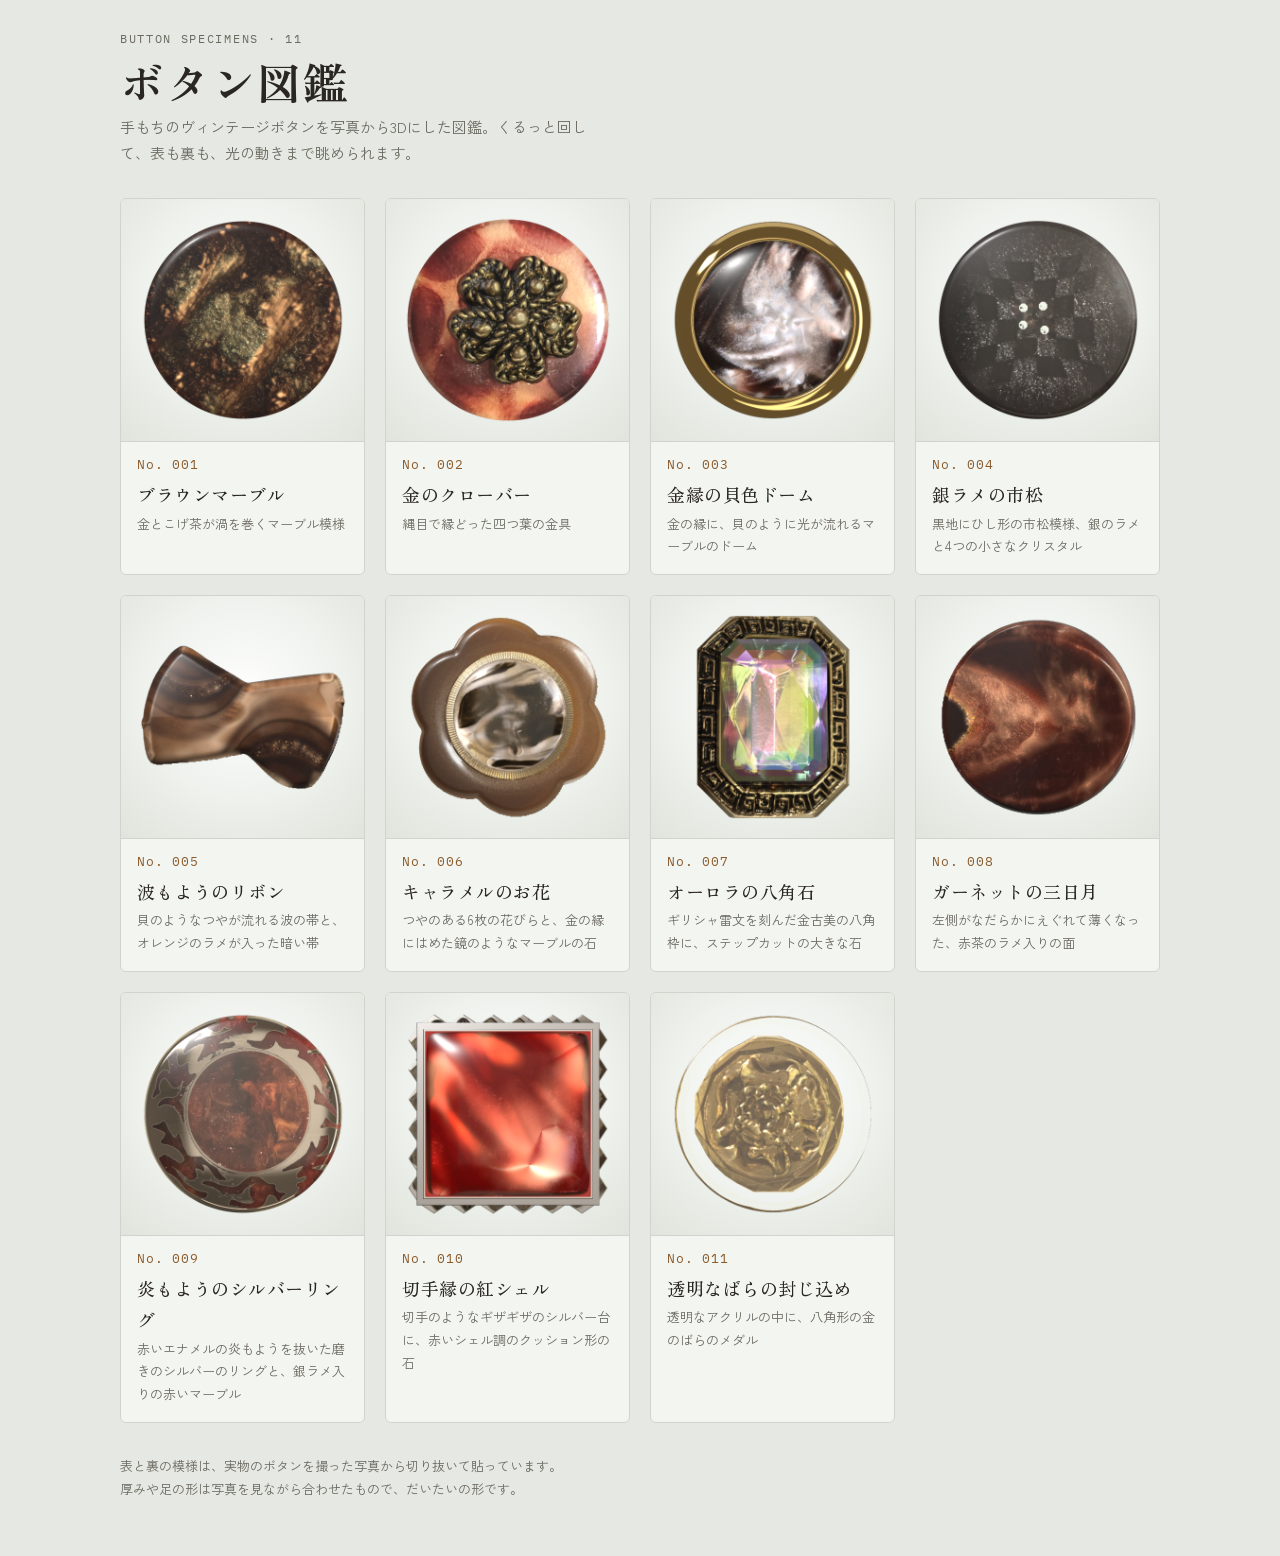
==== index.html @ 9d71cb7a "No.011 透明なばらの封じ込めを追加 Co-Authored-By: Claude Opus 5.5 <noreply@anthropic.com> Claude-Session: https:/" ====
<!doctype html>
<html lang="ja">
<head>
<meta charset="utf-8">
<meta name="viewport" content="width=device-width, initial-scale=1, viewport-fit=cover">
<title>ボタン図鑑</title>
<meta name="description" content="手もちのヴィンテージボタンを写真から3Dにした図鑑。くるっと回して、表も裏も、光の動きまで眺められます。">
<link rel="canonical" href="https://murasakiutau-create.github.io/Button_zukan/">
<meta property="og:type" content="website">
<meta property="og:site_name" content="ボタン図鑑">
<meta property="og:title" content="ボタン図鑑">
<meta property="og:description" content="手もちのヴィンテージボタンを写真から3Dにした図鑑。くるっと回して、表も裏も、光の動きまで眺められます。">
<meta property="og:url" content="https://murasakiutau-create.github.io/Button_zukan/">
<meta property="og:image" content="https://murasakiutau-create.github.io/Button_zukan/buttons/001/thumb.png">
<meta property="og:locale" content="ja_JP">
<meta name="twitter:card" content="summary">
<link rel="icon" href="assets/favicon.svg" type="image/svg+xml">
<link rel="preconnect" href="https://fonts.googleapis.com">
<link rel="preconnect" href="https://fonts.gstatic.com" crossorigin>
<link rel="stylesheet" href="https://fonts.googleapis.com/css2?family=Zen+Old+Mincho:wght@500;700&family=Zen+Kaku+Gothic+New:wght@400;500&family=IBM+Plex+Mono:wght@400;500&display=swap">
<link rel="stylesheet" href="assets/zukan.css?v=276419f9f5">
<script type="application/ld+json">{"@context": "https://schema.org", "@type": "CollectionPage", "name": "ボタン図鑑", "description": "手もちのヴィンテージボタンを写真から3Dにした図鑑。くるっと回して、表も裏も、光の動きまで眺められます。", "url": "https://murasakiutau-create.github.io/Button_zukan/", "hasPart": [{"@type": "CreativeWork", "name": "No.001 ブラウンマーブル", "url": "https://murasakiutau-create.github.io/Button_zukan/buttons/001/"}, {"@type": "CreativeWork", "name": "No.002 金のクローバー", "url": "https://murasakiutau-create.github.io/Button_zukan/buttons/002/"}, {"@type": "CreativeWork", "name": "No.003 金縁の貝色ドーム", "url": "https://murasakiutau-create.github.io/Button_zukan/buttons/003/"}, {"@type": "CreativeWork", "name": "No.004 銀ラメの市松", "url": "https://murasakiutau-create.github.io/Button_zukan/buttons/004/"}, {"@type": "CreativeWork", "name": "No.005 波もようのリボン", "url": "https://murasakiutau-create.github.io/Button_zukan/buttons/005/"}, {"@type": "CreativeWork", "name": "No.006 キャラメルのお花", "url": "https://murasakiutau-create.github.io/Button_zukan/buttons/006/"}, {"@type": "CreativeWork", "name": "No.007 オーロラの八角石", "url": "https://murasakiutau-create.github.io/Button_zukan/buttons/007/"}, {"@type": "CreativeWork", "name": "No.008 ガーネットの三日月", "url": "https://murasakiutau-create.github.io/Button_zukan/buttons/008/"}, {"@type": "CreativeWork", "name": "No.009 炎もようのシルバーリング", "url": "https://murasakiutau-create.github.io/Button_zukan/buttons/009/"}, {"@type": "CreativeWork", "name": "No.010 切手縁の紅シェル", "url": "https://murasakiutau-create.github.io/Button_zukan/buttons/010/"}, {"@type": "CreativeWork", "name": "No.011 透明なばらの封じ込め", "url": "https://murasakiutau-create.github.io/Button_zukan/buttons/011/"}]}</script>
</head>
<body>
<div class="wrap">
  <header class="intro">
    <div class="eyebrow">Button specimens · 11</div>
    <h1>ボタン図鑑</h1>
    <p class="lead">手もちのヴィンテージボタンを写真から3Dにした図鑑。くるっと回して、表も裏も、光の動きまで眺められます。</p>
  </header>
  <main>
  <ul class="drawer">
    <li><a class="card" href="buttons/001/">
      <div class="well"><img src="buttons/001/thumb.png?v=1a3522bd31" width="512" height="512" alt="ブラウンマーブルのボタン" loading="lazy"></div>
      <div class="cap"><span class="no">No. 001</span><span class="name">ブラウンマーブル</span><span class="sub">金とこげ茶が渦を巻くマーブル模様</span></div>
    </a></li>
    <li><a class="card" href="buttons/002/">
      <div class="well"><img src="buttons/002/thumb.png?v=b98c785955" width="512" height="512" alt="金のクローバーのボタン" loading="lazy"></div>
      <div class="cap"><span class="no">No. 002</span><span class="name">金のクローバー</span><span class="sub">縄目で縁どった四つ葉の金具</span></div>
    </a></li>
    <li><a class="card" href="buttons/003/">
      <div class="well"><img src="buttons/003/thumb.png?v=78634e12ce" width="512" height="512" alt="金縁の貝色ドームのボタン" loading="lazy"></div>
      <div class="cap"><span class="no">No. 003</span><span class="name">金縁の貝色ドーム</span><span class="sub">金の縁に、貝のように光が流れるマーブルのドーム</span></div>
    </a></li>
    <li><a class="card" href="buttons/004/">
      <div class="well"><img src="buttons/004/thumb.png?v=24556d7a4e" width="512" height="512" alt="銀ラメの市松のボタン" loading="lazy"></div>
      <div class="cap"><span class="no">No. 004</span><span class="name">銀ラメの市松</span><span class="sub">黒地にひし形の市松模様、銀のラメと4つの小さなクリスタル</span></div>
    </a></li>
    <li><a class="card" href="buttons/005/">
      <div class="well"><img src="buttons/005/thumb.png?v=632f97b8de" width="512" height="512" alt="波もようのリボンのボタン" loading="lazy"></div>
      <div class="cap"><span class="no">No. 005</span><span class="name">波もようのリボン</span><span class="sub">貝のようなつやが流れる波の帯と、オレンジのラメが入った暗い帯</span></div>
    </a></li>
    <li><a class="card" href="buttons/006/">
      <div class="well"><img src="buttons/006/thumb.png?v=a934037e93" width="512" height="512" alt="キャラメルのお花のボタン" loading="lazy"></div>
      <div class="cap"><span class="no">No. 006</span><span class="name">キャラメルのお花</span><span class="sub">つやのある6枚の花びらと、金の縁にはめた鏡のようなマーブルの石</span></div>
    </a></li>
    <li><a class="card" href="buttons/007/">
      <div class="well"><img src="buttons/007/thumb.png?v=41f649e05d" width="512" height="512" alt="オーロラの八角石のボタン" loading="lazy"></div>
      <div class="cap"><span class="no">No. 007</span><span class="name">オーロラの八角石</span><span class="sub">ギリシャ雷文を刻んだ金古美の八角枠に、ステップカットの大きな石</span></div>
    </a></li>
    <li><a class="card" href="buttons/008/">
      <div class="well"><img src="buttons/008/thumb.png?v=633f84c7c8" width="512" height="512" alt="ガーネットの三日月のボタン" loading="lazy"></div>
      <div class="cap"><span class="no">No. 008</span><span class="name">ガーネットの三日月</span><span class="sub">左側がなだらかにえぐれて薄くなった、赤茶のラメ入りの面</span></div>
    </a></li>
    <li><a class="card" href="buttons/009/">
      <div class="well"><img src="buttons/009/thumb.png?v=06e4581d59" width="512" height="512" alt="炎もようのシルバーリングのボタン" loading="lazy"></div>
      <div class="cap"><span class="no">No. 009</span><span class="name">炎もようのシルバーリング</span><span class="sub">赤いエナメルの炎もようを抜いた磨きのシルバーのリングと、銀ラメ入りの赤いマーブル</span></div>
    </a></li>
    <li><a class="card" href="buttons/010/">
      <div class="well"><img src="buttons/010/thumb.png?v=39ed41474b" width="512" height="512" alt="切手縁の紅シェルのボタン" loading="lazy"></div>
      <div class="cap"><span class="no">No. 010</span><span class="name">切手縁の紅シェル</span><span class="sub">切手のようなギザギザのシルバー台に、赤いシェル調のクッション形の石</span></div>
    </a></li>
    <li><a class="card" href="buttons/011/">
      <div class="well"><img src="buttons/011/thumb.png?v=f8c22d197f" width="512" height="512" alt="透明なばらの封じ込めのボタン" loading="lazy"></div>
      <div class="cap"><span class="no">No. 011</span><span class="name">透明なばらの封じ込め</span><span class="sub">透明なアクリルの中に、八角形の金のばらのメダル</span></div>
    </a></li>
  </ul>
  </main>
  <footer>表と裏の模様は、実物のボタンを撮った写真から切り抜いて貼っています。厚みや足の形は写真を見ながら合わせたもので、だいたいの形です。</footer>
</div>
</body>
</html>
---- assets/zukan.css ----
/* ボタン図鑑 — a quiet specimen drawer: pale sage trays, ink-brown type, one warm accent */
:root {
  --bg: #e6e9e3;
  --tray: #f3f5f1;
  --tray-edge: #cfd5cc;
  --ink: #2a2622;
  --muted: #6c6a61;
  --accent: #8a5a2b;
  --well: radial-gradient(circle at 50% 42%, #ffffff 0%, #eef1ec 55%, #dfe4dc 100%);
  --f-display: "Zen Old Mincho", "Hiragino Mincho ProN", "Yu Mincho", serif;
  --f-body: "Zen Kaku Gothic New", "Hiragino Sans", "Yu Gothic", system-ui, sans-serif;
  --f-mono: "IBM Plex Mono", ui-monospace, "SFMono-Regular", Menlo, monospace;
  color-scheme: light;
}
@media (prefers-color-scheme: dark) {
  :root:not([data-theme="light"]) {
    --bg: #191c1a; --tray: #222624; --tray-edge: #343a36; --ink: #ece7df; --muted: #a29d92; --accent: #d39a5e;
    --well: radial-gradient(circle at 50% 42%, #3a3f3b 0%, #262a27 60%, #1d201e 100%);
    color-scheme: dark;
  }
}
:root[data-theme="dark"] {
  --bg: #191c1a; --tray: #222624; --tray-edge: #343a36; --ink: #ece7df; --muted: #a29d92; --accent: #d39a5e;
  --well: radial-gradient(circle at 50% 42%, #3a3f3b 0%, #262a27 60%, #1d201e 100%);
  color-scheme: dark;
}

*, *::before, *::after { box-sizing: border-box; }
html { -webkit-text-size-adjust: 100%; }
body {
  margin: 0;
  background: var(--bg); color: var(--ink);
  font-family: var(--f-body); font-size: 15px; line-height: 1.75;
  padding-left: max(16px, env(safe-area-inset-left, 0px));
  padding-right: max(16px, env(safe-area-inset-right, 0px));
  padding-block: 28px 56px;
}
img { max-width: 100%; display: block; }
a { color: inherit; }
a:focus-visible, button:focus-visible { outline: 2px solid var(--accent); outline-offset: 3px; }

.wrap { max-width: 1040px; margin: 0 auto; display: flex; flex-direction: column; gap: 32px; }

/* site bar */
.sitebar { display: flex; align-items: baseline; justify-content: space-between; gap: 12px; flex-wrap: wrap; }
.sitebar a { text-decoration: none; }
.brand { font-family: var(--f-display); font-weight: 700; font-size: 18px; letter-spacing: .06em; }
.crumbs { font-size: 13px; color: var(--muted); display: flex; gap: 8px; flex-wrap: wrap; margin: 0; padding: 0; list-style: none; }
.crumbs li + li::before { content: "/"; margin-right: 8px; color: var(--tray-edge); }
.crumbs a:hover { color: var(--accent); }

/* index */
.intro { display: flex; flex-direction: column; gap: 6px; }
.eyebrow { font-family: var(--f-mono); font-size: 12px; letter-spacing: .14em; color: var(--muted); text-transform: uppercase; }
h1 { font-family: var(--f-display); font-weight: 700; font-size: clamp(30px, 5vw, 44px); line-height: 1.2; margin: 0; text-wrap: balance; letter-spacing: .04em; }
.lead { margin: 0; color: var(--muted); max-width: 60ch; }

.drawer { display: grid; grid-template-columns: repeat(auto-fill, minmax(220px, 1fr)); gap: 20px; margin: 0; padding: 0; list-style: none; }
.card {
  display: flex; flex-direction: column; text-decoration: none; height: 100%;
  background: var(--tray); border: 1px solid var(--tray-edge); border-radius: 6px; overflow: hidden;
  transition: border-color .2s, transform .2s;
}
.card:hover { border-color: var(--accent); transform: translateY(-2px); }
.card .well { background: var(--well); aspect-ratio: 1 / 1; max-width: 100%; border-bottom: 1px solid var(--tray-edge); }
.card .well img { width: 100%; height: 100%; object-fit: contain; }
.card .cap { padding: 12px 16px 16px; display: flex; flex-direction: column; gap: 2px; min-width: 0; }
.card .name { font-family: var(--f-display); font-weight: 500; font-size: 18px; letter-spacing: .03em; }
.card .sub { font-size: 13px; color: var(--muted); }
.no { font-family: var(--f-mono); font-size: 13px; color: var(--accent); letter-spacing: .06em; font-variant-numeric: tabular-nums; }

/* detail */
.detail { display: grid; grid-template-columns: minmax(0, 1.25fr) minmax(0, 1fr); gap: 28px; align-items: start; }
@media (max-width: 760px) { .detail { grid-template-columns: minmax(0, 1fr); } }
.stage { position: relative; aspect-ratio: 1 / 1; max-width: 100%; background: var(--well); border: 1px solid var(--tray-edge); border-radius: 6px; overflow: hidden; }
.stage canvas { position: absolute; inset: 0; width: 100%; height: 100%; display: block; touch-action: none; cursor: grab; }
.stage canvas:active { cursor: grabbing; }
.hint { position: absolute; left: 14px; bottom: 10px; font-size: 12px; color: var(--muted); pointer-events: none; }
.loading { position: absolute; inset: 0; display: grid; place-items: center; color: var(--muted); font-size: 13px; }
.info { display: flex; flex-direction: column; gap: 16px; min-width: 0; }
.info h1 { font-size: clamp(26px, 4vw, 36px); }
.highlight { margin: 0; max-width: 40ch; }
dl { margin: 0; display: grid; grid-template-columns: auto 1fr; gap: 4px 14px; font-size: 14px; }
dt { color: var(--muted); }
dd { margin: 0; }
.views { display: flex; gap: 8px; flex-wrap: wrap; }
.views button {
  font: 500 13px/1 var(--f-body); color: var(--ink); background: transparent;
  border: 1px solid var(--tray-edge); border-radius: 999px; padding: 9px 18px; cursor: pointer;
  transition: background-color .2s, border-color .2s;
}
.views button:hover { border-color: var(--accent); }
.views button[aria-pressed="true"] { background: var(--accent); border-color: var(--accent); color: var(--tray); }

.pager { display: flex; justify-content: space-between; gap: 12px; flex-wrap: wrap; font-size: 14px; }
.pager a { text-decoration: none; color: var(--muted); }
.pager a:hover { color: var(--accent); }

footer { font-size: 13px; color: var(--muted); max-width: 64ch; }

@media (prefers-reduced-motion: reduce) {
  .card, .views button { transition: none; }
  .card:hover { transform: none; }
}
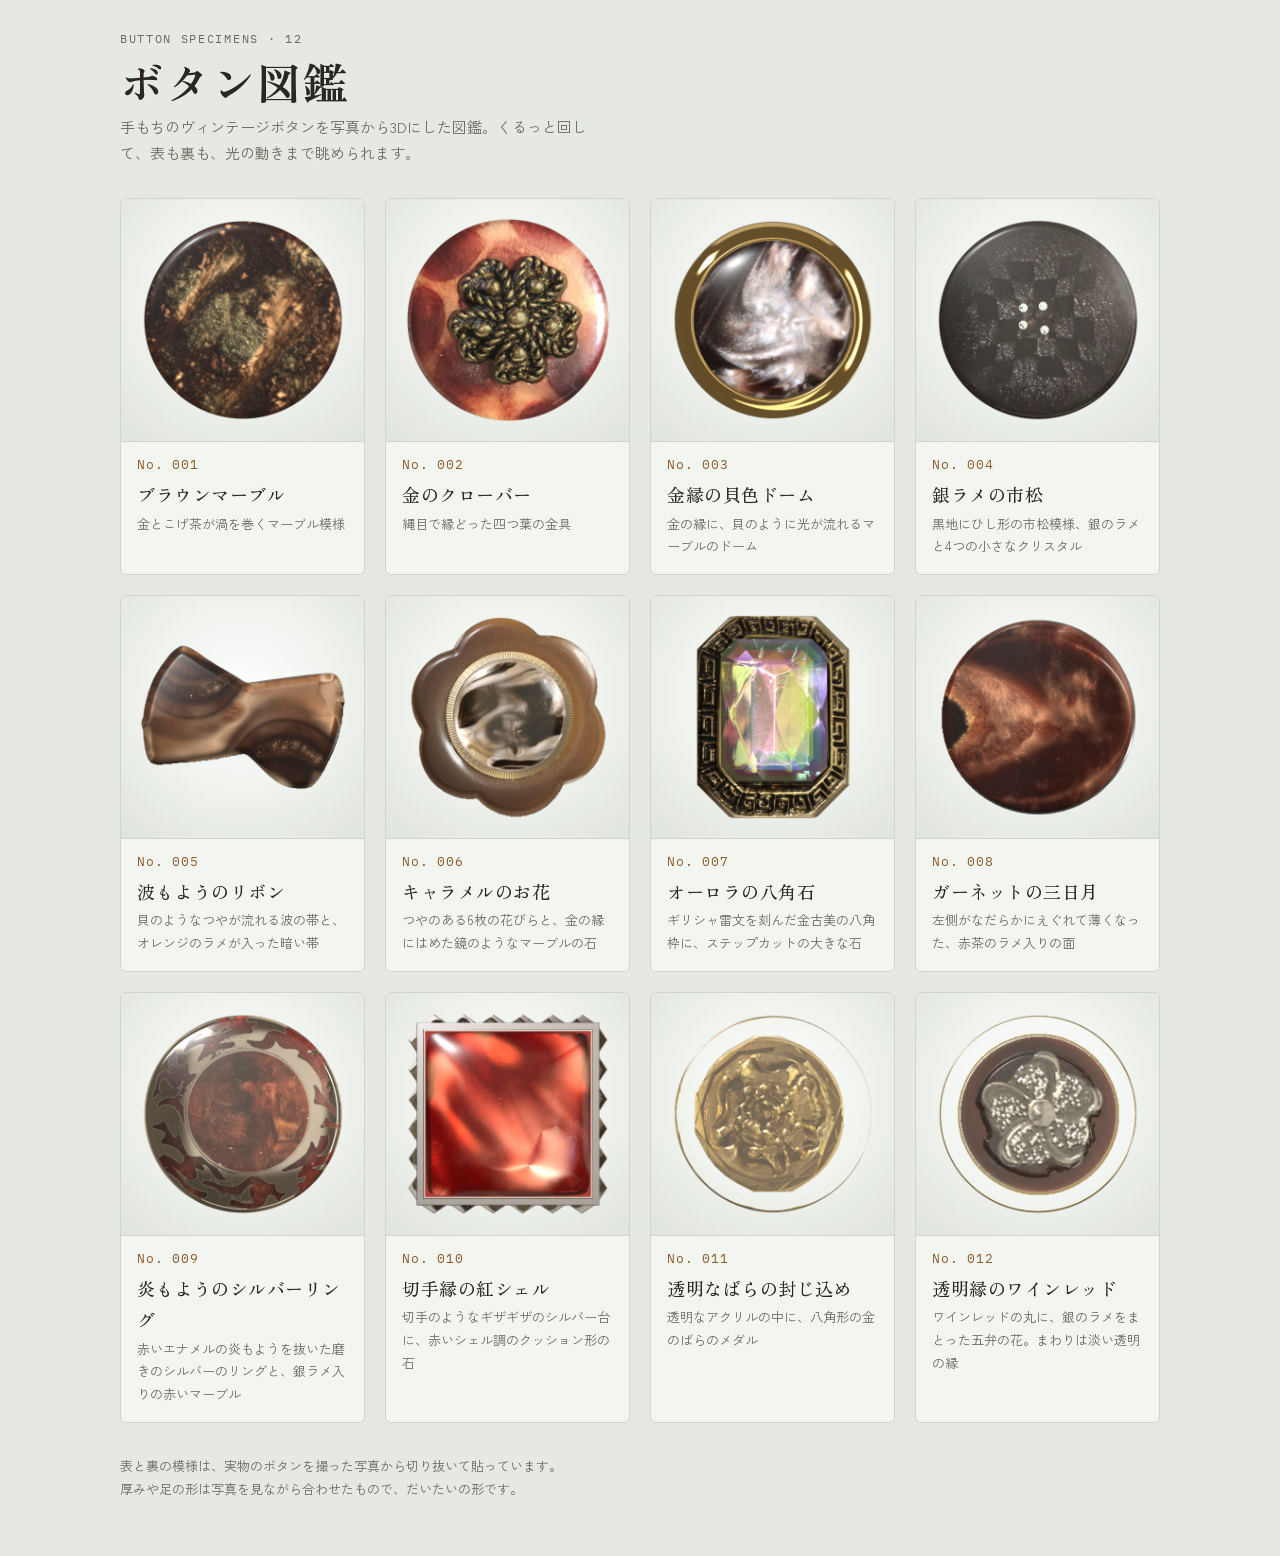
==== commit dad411d1: "No.012 透明縁のワインレッドを追加 Co-Authored-By: Claude Opus 5.5 <noreply@anthropic.com> Claude-Session: https:/" ====
--- a/index.html
+++ b/index.html
@@ -19,12 +19,12 @@
 <link rel="preconnect" href="https://fonts.gstatic.com" crossorigin>
 <link rel="stylesheet" href="https://fonts.googleapis.com/css2?family=Zen+Old+Mincho:wght@500;700&family=Zen+Kaku+Gothic+New:wght@400;500&family=IBM+Plex+Mono:wght@400;500&display=swap">
 <link rel="stylesheet" href="assets/zukan.css?v=276419f9f5">
-<script type="application/ld+json">{"@context": "https://schema.org", "@type": "CollectionPage", "name": "ボタン図鑑", "description": "手もちのヴィンテージボタンを写真から3Dにした図鑑。くるっと回して、表も裏も、光の動きまで眺められます。", "url": "https://murasakiutau-create.github.io/Button_zukan/", "hasPart": [{"@type": "CreativeWork", "name": "No.001 ブラウンマーブル", "url": "https://murasakiutau-create.github.io/Button_zukan/buttons/001/"}, {"@type": "CreativeWork", "name": "No.002 金のクローバー", "url": "https://murasakiutau-create.github.io/Button_zukan/buttons/002/"}, {"@type": "CreativeWork", "name": "No.003 金縁の貝色ドーム", "url": "https://murasakiutau-create.github.io/Button_zukan/buttons/003/"}, {"@type": "CreativeWork", "name": "No.004 銀ラメの市松", "url": "https://murasakiutau-create.github.io/Button_zukan/buttons/004/"}, {"@type": "CreativeWork", "name": "No.005 波もようのリボン", "url": "https://murasakiutau-create.github.io/Button_zukan/buttons/005/"}, {"@type": "CreativeWork", "name": "No.006 キャラメルのお花", "url": "https://murasakiutau-create.github.io/Button_zukan/buttons/006/"}, {"@type": "CreativeWork", "name": "No.007 オーロラの八角石", "url": "https://murasakiutau-create.github.io/Button_zukan/buttons/007/"}, {"@type": "CreativeWork", "name": "No.008 ガーネットの三日月", "url": "https://murasakiutau-create.github.io/Button_zukan/buttons/008/"}, {"@type": "CreativeWork", "name": "No.009 炎もようのシルバーリング", "url": "https://murasakiutau-create.github.io/Button_zukan/buttons/009/"}, {"@type": "CreativeWork", "name": "No.010 切手縁の紅シェル", "url": "https://murasakiutau-create.github.io/Button_zukan/buttons/010/"}, {"@type": "CreativeWork", "name": "No.011 透明なばらの封じ込め", "url": "https://murasakiutau-create.github.io/Button_zukan/buttons/011/"}]}</script>
+<script type="application/ld+json">{"@context": "https://schema.org", "@type": "CollectionPage", "name": "ボタン図鑑", "description": "手もちのヴィンテージボタンを写真から3Dにした図鑑。くるっと回して、表も裏も、光の動きまで眺められます。", "url": "https://murasakiutau-create.github.io/Button_zukan/", "hasPart": [{"@type": "CreativeWork", "name": "No.001 ブラウンマーブル", "url": "https://murasakiutau-create.github.io/Button_zukan/buttons/001/"}, {"@type": "CreativeWork", "name": "No.002 金のクローバー", "url": "https://murasakiutau-create.github.io/Button_zukan/buttons/002/"}, {"@type": "CreativeWork", "name": "No.003 金縁の貝色ドーム", "url": "https://murasakiutau-create.github.io/Button_zukan/buttons/003/"}, {"@type": "CreativeWork", "name": "No.004 銀ラメの市松", "url": "https://murasakiutau-create.github.io/Button_zukan/buttons/004/"}, {"@type": "CreativeWork", "name": "No.005 波もようのリボン", "url": "https://murasakiutau-create.github.io/Button_zukan/buttons/005/"}, {"@type": "CreativeWork", "name": "No.006 キャラメルのお花", "url": "https://murasakiutau-create.github.io/Button_zukan/buttons/006/"}, {"@type": "CreativeWork", "name": "No.007 オーロラの八角石", "url": "https://murasakiutau-create.github.io/Button_zukan/buttons/007/"}, {"@type": "CreativeWork", "name": "No.008 ガーネットの三日月", "url": "https://murasakiutau-create.github.io/Button_zukan/buttons/008/"}, {"@type": "CreativeWork", "name": "No.009 炎もようのシルバーリング", "url": "https://murasakiutau-create.github.io/Button_zukan/buttons/009/"}, {"@type": "CreativeWork", "name": "No.010 切手縁の紅シェル", "url": "https://murasakiutau-create.github.io/Button_zukan/buttons/010/"}, {"@type": "CreativeWork", "name": "No.011 透明なばらの封じ込め", "url": "https://murasakiutau-create.github.io/Button_zukan/buttons/011/"}, {"@type": "CreativeWork", "name": "No.012 透明縁のワインレッド", "url": "https://murasakiutau-create.github.io/Button_zukan/buttons/012/"}]}</script>
 </head>
 <body>
 <div class="wrap">
   <header class="intro">
-    <div class="eyebrow">Button specimens · 11</div>
+    <div class="eyebrow">Button specimens · 12</div>
     <h1>ボタン図鑑</h1>
     <p class="lead">手もちのヴィンテージボタンを写真から3Dにした図鑑。くるっと回して、表も裏も、光の動きまで眺められます。</p>
   </header>
@@ -74,6 +74,10 @@
       <div class="well"><img src="buttons/011/thumb.png?v=f8c22d197f" width="512" height="512" alt="透明なばらの封じ込めのボタン" loading="lazy"></div>
       <div class="cap"><span class="no">No. 011</span><span class="name">透明なばらの封じ込め</span><span class="sub">透明なアクリルの中に、八角形の金のばらのメダル</span></div>
     </a></li>
+    <li><a class="card" href="buttons/012/">
+      <div class="well"><img src="buttons/012/thumb.png?v=939ceffcda" width="512" height="512" alt="透明縁のワインレッドのボタン" loading="lazy"></div>
+      <div class="cap"><span class="no">No. 012</span><span class="name">透明縁のワインレッド</span><span class="sub">ワインレッドの丸に、銀のラメをまとった五弁の花。まわりは淡い透明の縁</span></div>
+    </a></li>
   </ul>
   </main>
   <footer>表と裏の模様は、実物のボタンを撮った写真から切り抜いて貼っています。厚みや足の形は写真を見ながら合わせたもので、だいたいの形です。</footer>
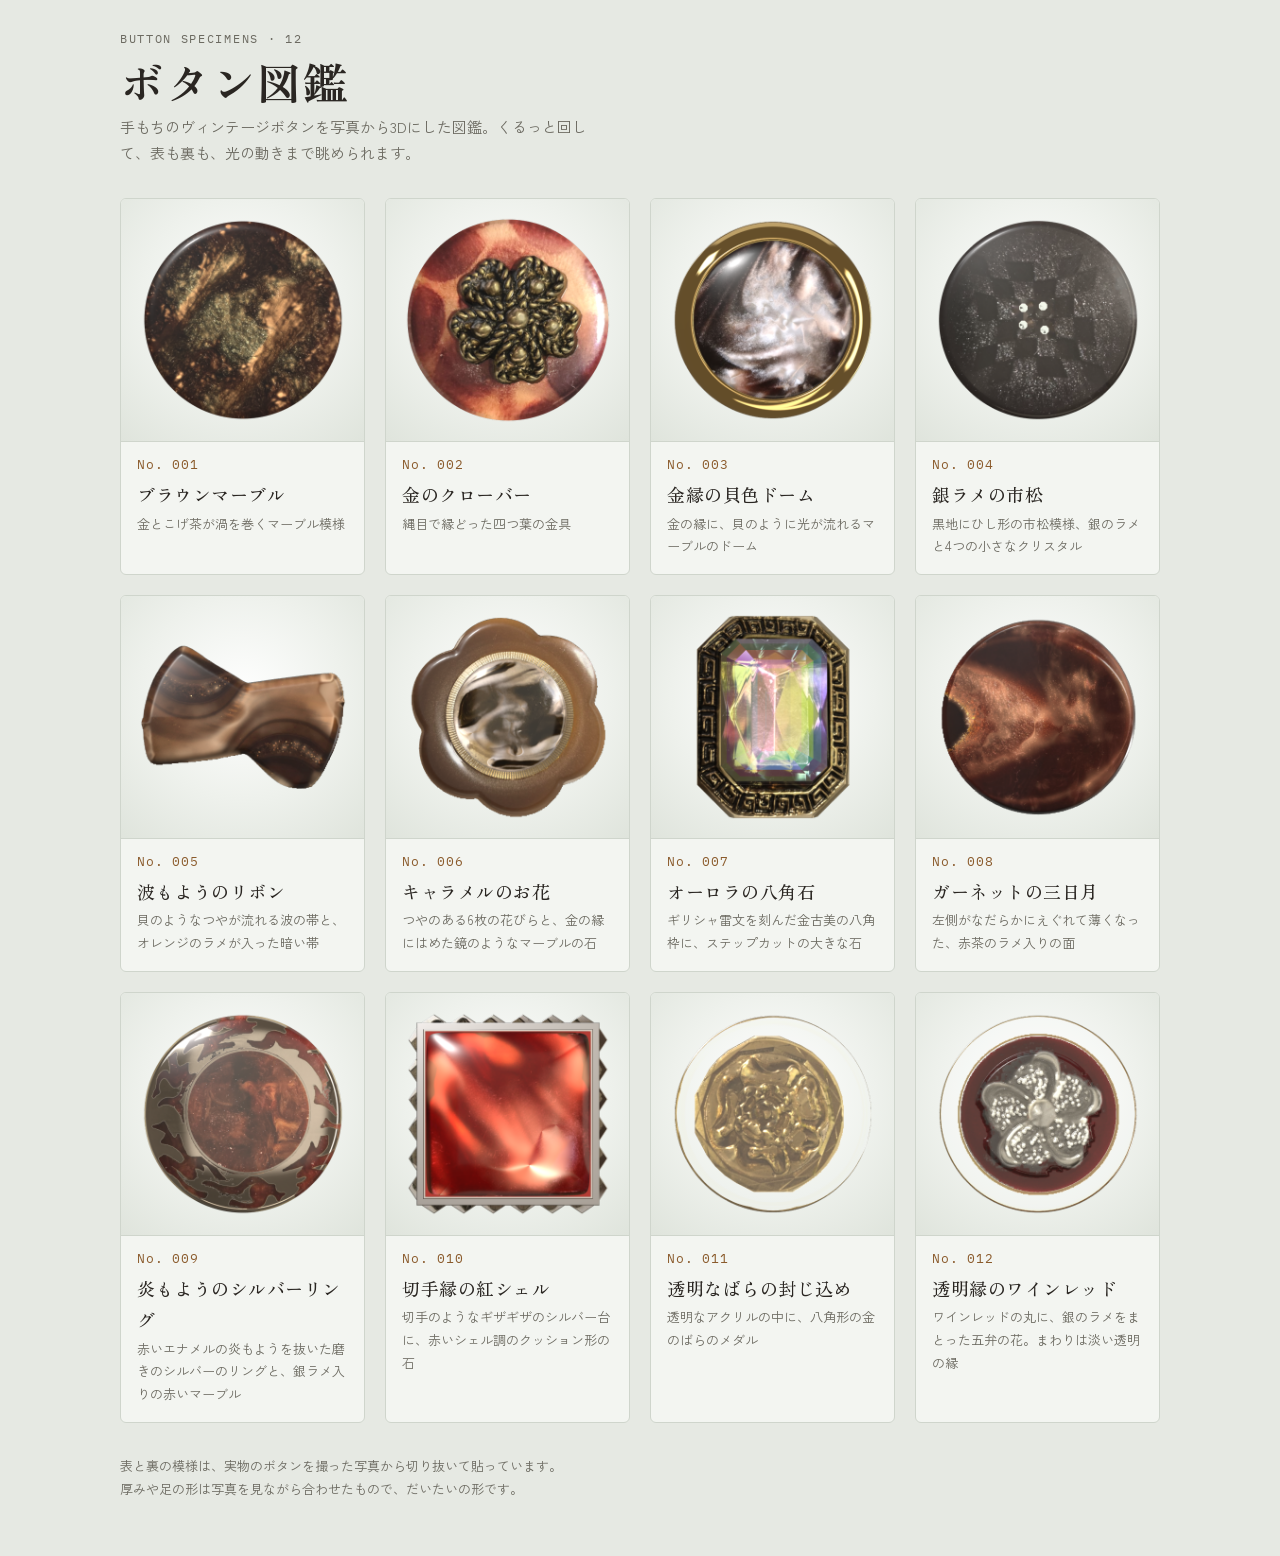
==== commit c2105eb8: "No.012 中の赤をワインレッドに（グレーっぽさを解消） Co-Authored-By: Claude Opus 5.5 <noreply@anthropic.com> Claude-Session" ====
--- a/index.html
+++ b/index.html
@@ -75,7 +75,7 @@
       <div class="cap"><span class="no">No. 011</span><span class="name">透明なばらの封じ込め</span><span class="sub">透明なアクリルの中に、八角形の金のばらのメダル</span></div>
     </a></li>
     <li><a class="card" href="buttons/012/">
-      <div class="well"><img src="buttons/012/thumb.png?v=939ceffcda" width="512" height="512" alt="透明縁のワインレッドのボタン" loading="lazy"></div>
+      <div class="well"><img src="buttons/012/thumb.png?v=67aac82aea" width="512" height="512" alt="透明縁のワインレッドのボタン" loading="lazy"></div>
       <div class="cap"><span class="no">No. 012</span><span class="name">透明縁のワインレッド</span><span class="sub">ワインレッドの丸に、銀のラメをまとった五弁の花。まわりは淡い透明の縁</span></div>
     </a></li>
   </ul>
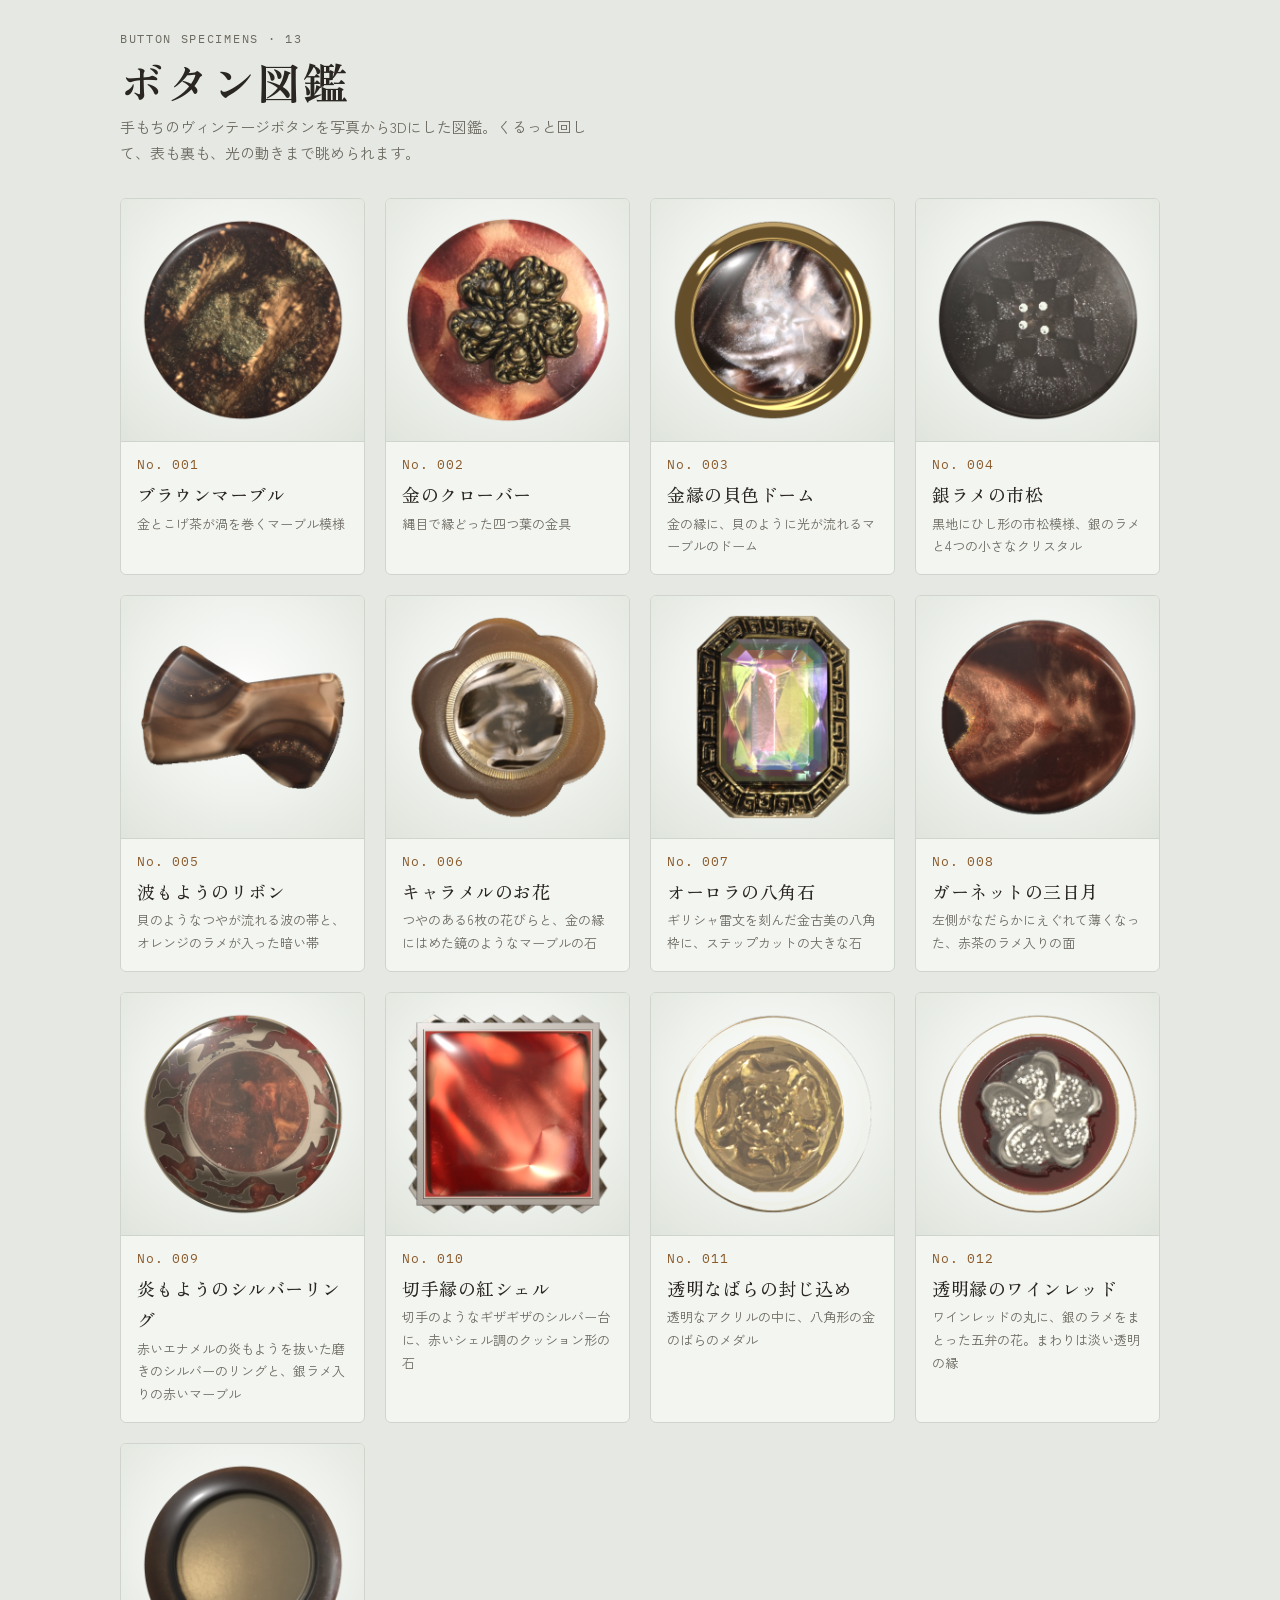
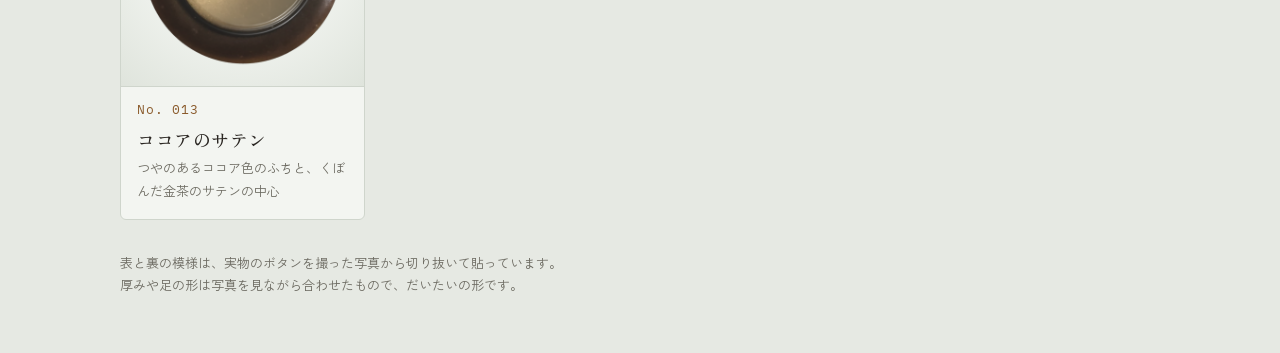
==== commit aa31a730: "No.013 ココアのサテンを追加 Co-Authored-By: Claude Opus 5.5 <noreply@anthropic.com> Claude-Session: https://cl" ====
--- a/index.html
+++ b/index.html
@@ -19,12 +19,12 @@
 <link rel="preconnect" href="https://fonts.gstatic.com" crossorigin>
 <link rel="stylesheet" href="https://fonts.googleapis.com/css2?family=Zen+Old+Mincho:wght@500;700&family=Zen+Kaku+Gothic+New:wght@400;500&family=IBM+Plex+Mono:wght@400;500&display=swap">
 <link rel="stylesheet" href="assets/zukan.css?v=276419f9f5">
-<script type="application/ld+json">{"@context": "https://schema.org", "@type": "CollectionPage", "name": "ボタン図鑑", "description": "手もちのヴィンテージボタンを写真から3Dにした図鑑。くるっと回して、表も裏も、光の動きまで眺められます。", "url": "https://murasakiutau-create.github.io/Button_zukan/", "hasPart": [{"@type": "CreativeWork", "name": "No.001 ブラウンマーブル", "url": "https://murasakiutau-create.github.io/Button_zukan/buttons/001/"}, {"@type": "CreativeWork", "name": "No.002 金のクローバー", "url": "https://murasakiutau-create.github.io/Button_zukan/buttons/002/"}, {"@type": "CreativeWork", "name": "No.003 金縁の貝色ドーム", "url": "https://murasakiutau-create.github.io/Button_zukan/buttons/003/"}, {"@type": "CreativeWork", "name": "No.004 銀ラメの市松", "url": "https://murasakiutau-create.github.io/Button_zukan/buttons/004/"}, {"@type": "CreativeWork", "name": "No.005 波もようのリボン", "url": "https://murasakiutau-create.github.io/Button_zukan/buttons/005/"}, {"@type": "CreativeWork", "name": "No.006 キャラメルのお花", "url": "https://murasakiutau-create.github.io/Button_zukan/buttons/006/"}, {"@type": "CreativeWork", "name": "No.007 オーロラの八角石", "url": "https://murasakiutau-create.github.io/Button_zukan/buttons/007/"}, {"@type": "CreativeWork", "name": "No.008 ガーネットの三日月", "url": "https://murasakiutau-create.github.io/Button_zukan/buttons/008/"}, {"@type": "CreativeWork", "name": "No.009 炎もようのシルバーリング", "url": "https://murasakiutau-create.github.io/Button_zukan/buttons/009/"}, {"@type": "CreativeWork", "name": "No.010 切手縁の紅シェル", "url": "https://murasakiutau-create.github.io/Button_zukan/buttons/010/"}, {"@type": "CreativeWork", "name": "No.011 透明なばらの封じ込め", "url": "https://murasakiutau-create.github.io/Button_zukan/buttons/011/"}, {"@type": "CreativeWork", "name": "No.012 透明縁のワインレッド", "url": "https://murasakiutau-create.github.io/Button_zukan/buttons/012/"}]}</script>
+<script type="application/ld+json">{"@context": "https://schema.org", "@type": "CollectionPage", "name": "ボタン図鑑", "description": "手もちのヴィンテージボタンを写真から3Dにした図鑑。くるっと回して、表も裏も、光の動きまで眺められます。", "url": "https://murasakiutau-create.github.io/Button_zukan/", "hasPart": [{"@type": "CreativeWork", "name": "No.001 ブラウンマーブル", "url": "https://murasakiutau-create.github.io/Button_zukan/buttons/001/"}, {"@type": "CreativeWork", "name": "No.002 金のクローバー", "url": "https://murasakiutau-create.github.io/Button_zukan/buttons/002/"}, {"@type": "CreativeWork", "name": "No.003 金縁の貝色ドーム", "url": "https://murasakiutau-create.github.io/Button_zukan/buttons/003/"}, {"@type": "CreativeWork", "name": "No.004 銀ラメの市松", "url": "https://murasakiutau-create.github.io/Button_zukan/buttons/004/"}, {"@type": "CreativeWork", "name": "No.005 波もようのリボン", "url": "https://murasakiutau-create.github.io/Button_zukan/buttons/005/"}, {"@type": "CreativeWork", "name": "No.006 キャラメルのお花", "url": "https://murasakiutau-create.github.io/Button_zukan/buttons/006/"}, {"@type": "CreativeWork", "name": "No.007 オーロラの八角石", "url": "https://murasakiutau-create.github.io/Button_zukan/buttons/007/"}, {"@type": "CreativeWork", "name": "No.008 ガーネットの三日月", "url": "https://murasakiutau-create.github.io/Button_zukan/buttons/008/"}, {"@type": "CreativeWork", "name": "No.009 炎もようのシルバーリング", "url": "https://murasakiutau-create.github.io/Button_zukan/buttons/009/"}, {"@type": "CreativeWork", "name": "No.010 切手縁の紅シェル", "url": "https://murasakiutau-create.github.io/Button_zukan/buttons/010/"}, {"@type": "CreativeWork", "name": "No.011 透明なばらの封じ込め", "url": "https://murasakiutau-create.github.io/Button_zukan/buttons/011/"}, {"@type": "CreativeWork", "name": "No.012 透明縁のワインレッド", "url": "https://murasakiutau-create.github.io/Button_zukan/buttons/012/"}, {"@type": "CreativeWork", "name": "No.013 ココアのサテン", "url": "https://murasakiutau-create.github.io/Button_zukan/buttons/013/"}]}</script>
 </head>
 <body>
 <div class="wrap">
   <header class="intro">
-    <div class="eyebrow">Button specimens · 12</div>
+    <div class="eyebrow">Button specimens · 13</div>
     <h1>ボタン図鑑</h1>
     <p class="lead">手もちのヴィンテージボタンを写真から3Dにした図鑑。くるっと回して、表も裏も、光の動きまで眺められます。</p>
   </header>
@@ -78,6 +78,10 @@
       <div class="well"><img src="buttons/012/thumb.png?v=67aac82aea" width="512" height="512" alt="透明縁のワインレッドのボタン" loading="lazy"></div>
       <div class="cap"><span class="no">No. 012</span><span class="name">透明縁のワインレッド</span><span class="sub">ワインレッドの丸に、銀のラメをまとった五弁の花。まわりは淡い透明の縁</span></div>
     </a></li>
+    <li><a class="card" href="buttons/013/">
+      <div class="well"><img src="buttons/013/thumb.png?v=aa0e19a050" width="512" height="512" alt="ココアのサテンのボタン" loading="lazy"></div>
+      <div class="cap"><span class="no">No. 013</span><span class="name">ココアのサテン</span><span class="sub">つやのあるココア色のふちと、くぼんだ金茶のサテンの中心</span></div>
+    </a></li>
   </ul>
   </main>
   <footer>表と裏の模様は、実物のボタンを撮った写真から切り抜いて貼っています。厚みや足の形は写真を見ながら合わせたもので、だいたいの形です。</footer>
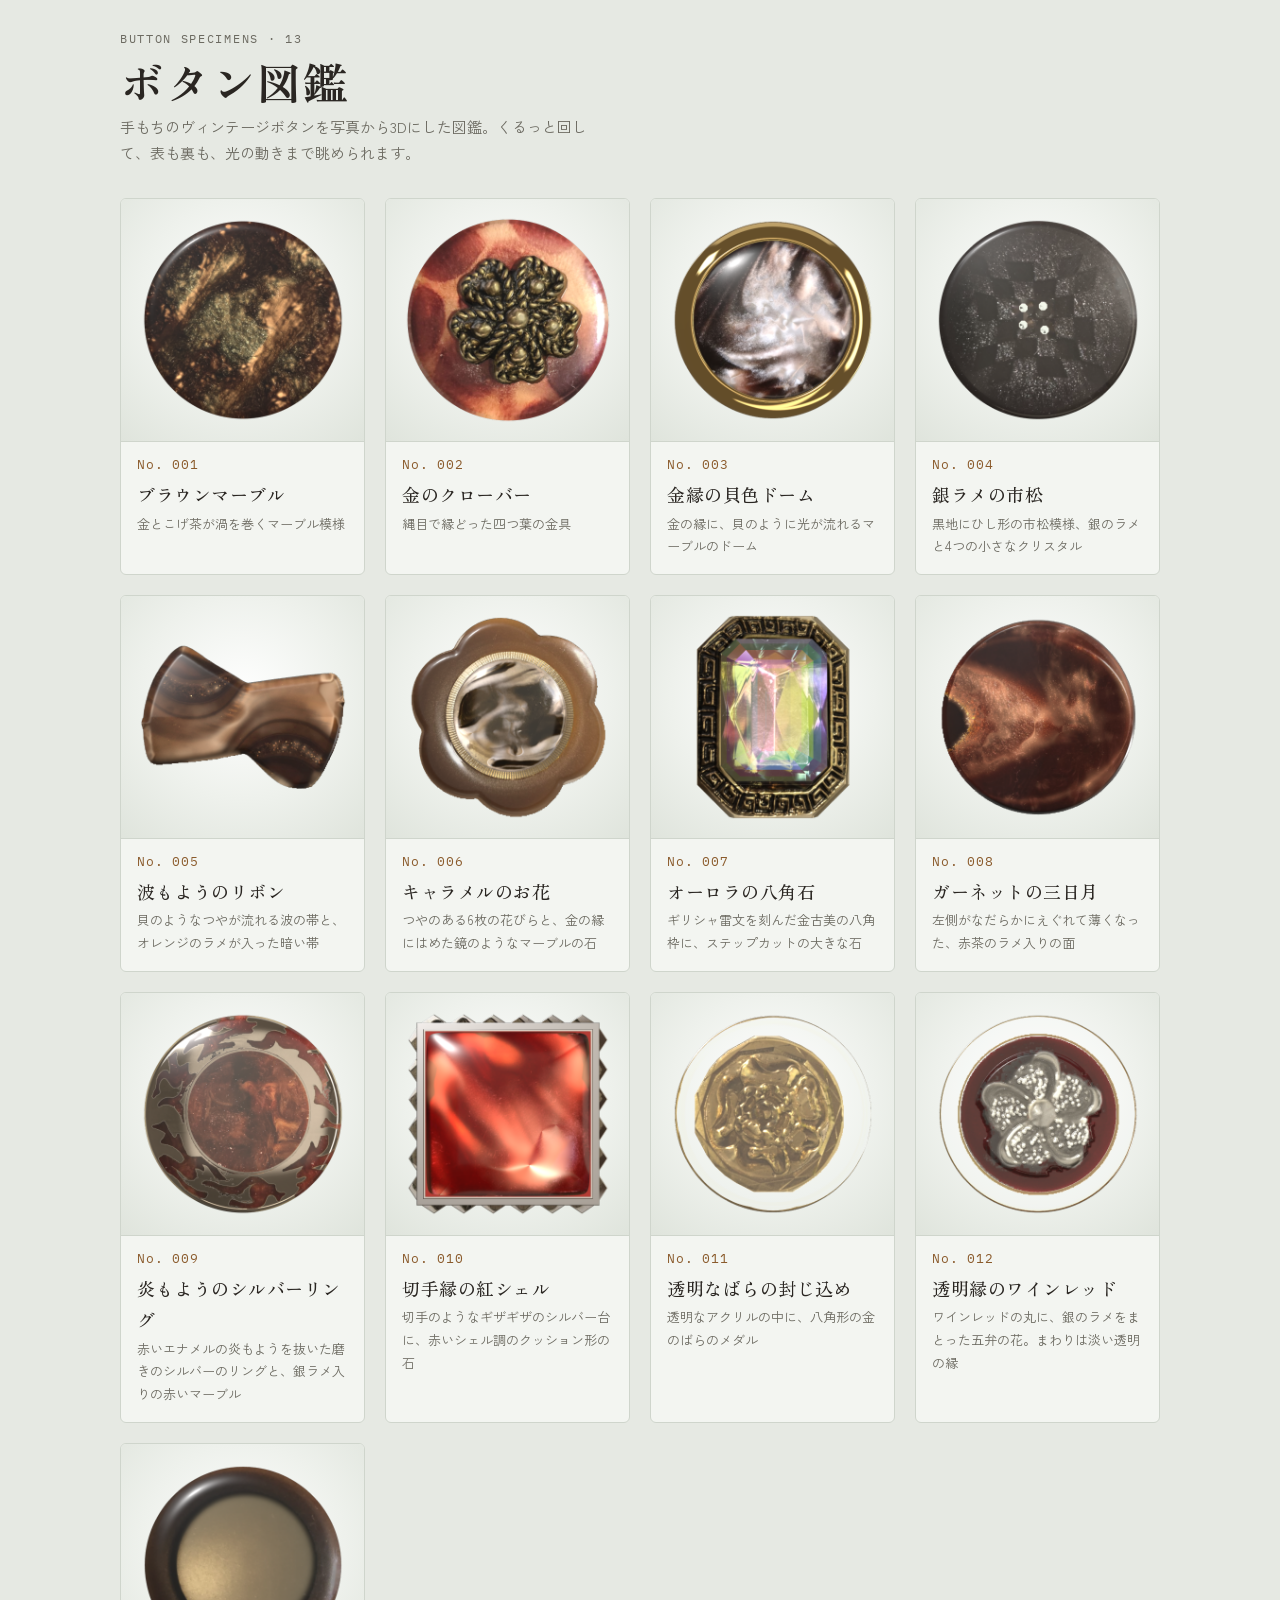
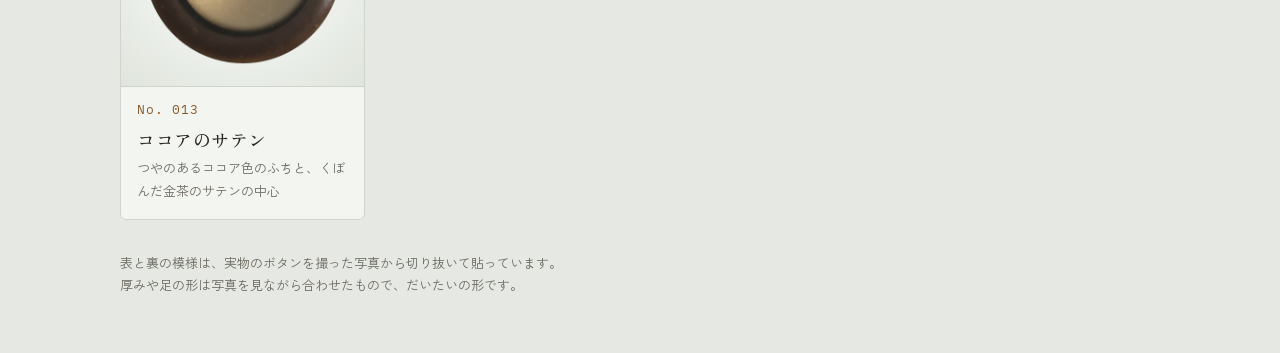
==== commit 910d18b5: "No.013 黒いラインを溝ではなく色だけに、表をなめらかな面に Co-Authored-By: Claude Opus 5.5 <noreply@anthropic.com> Claude-Sess" ====
--- a/index.html
+++ b/index.html
@@ -79,7 +79,7 @@
       <div class="cap"><span class="no">No. 012</span><span class="name">透明縁のワインレッド</span><span class="sub">ワインレッドの丸に、銀のラメをまとった五弁の花。まわりは淡い透明の縁</span></div>
     </a></li>
     <li><a class="card" href="buttons/013/">
-      <div class="well"><img src="buttons/013/thumb.png?v=aa0e19a050" width="512" height="512" alt="ココアのサテンのボタン" loading="lazy"></div>
+      <div class="well"><img src="buttons/013/thumb.png?v=45c3de89f0" width="512" height="512" alt="ココアのサテンのボタン" loading="lazy"></div>
       <div class="cap"><span class="no">No. 013</span><span class="name">ココアのサテン</span><span class="sub">つやのあるココア色のふちと、くぼんだ金茶のサテンの中心</span></div>
     </a></li>
   </ul>
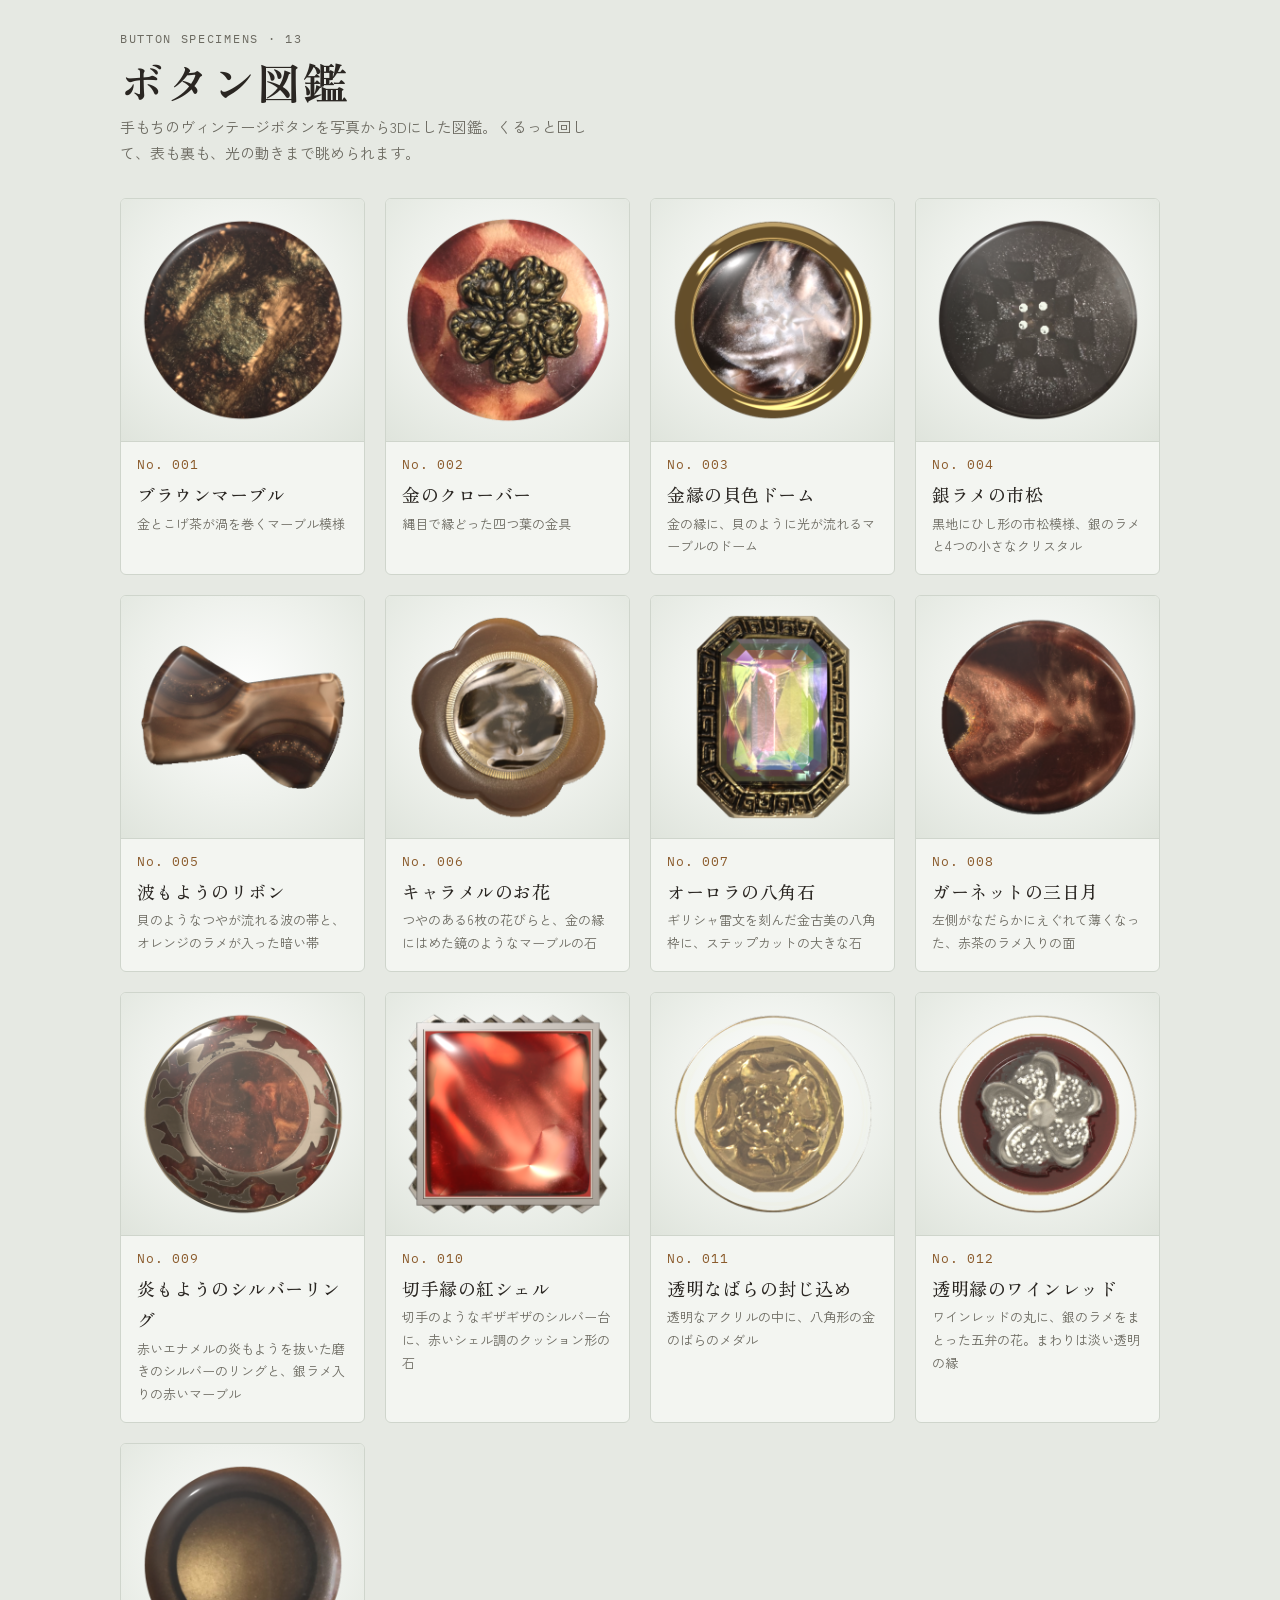
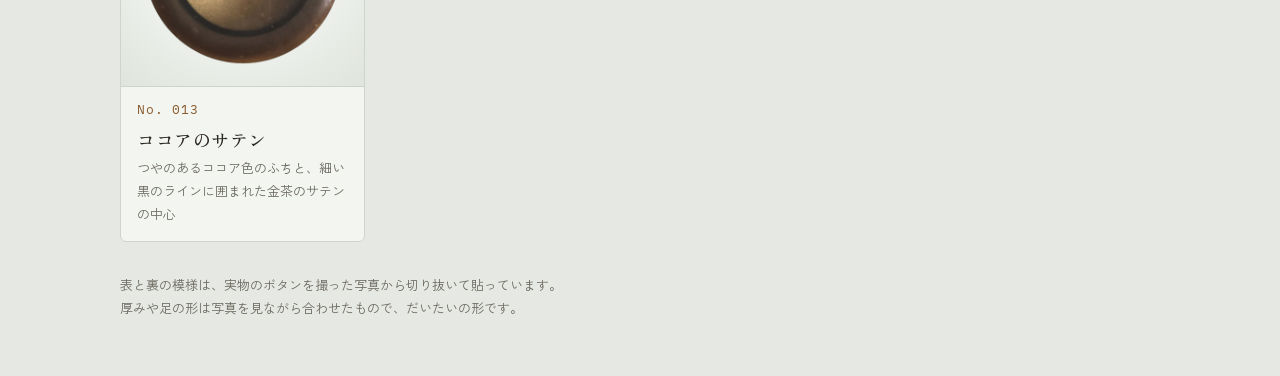
==== commit b05ccfbd: "No.013 表を写真に忠実な見た目に Co-Authored-By: Claude Opus 5.5 <noreply@anthropic.com> Claude-Session: https://" ====
--- a/index.html
+++ b/index.html
@@ -79,8 +79,8 @@
       <div class="cap"><span class="no">No. 012</span><span class="name">透明縁のワインレッド</span><span class="sub">ワインレッドの丸に、銀のラメをまとった五弁の花。まわりは淡い透明の縁</span></div>
     </a></li>
     <li><a class="card" href="buttons/013/">
-      <div class="well"><img src="buttons/013/thumb.png?v=45c3de89f0" width="512" height="512" alt="ココアのサテンのボタン" loading="lazy"></div>
-      <div class="cap"><span class="no">No. 013</span><span class="name">ココアのサテン</span><span class="sub">つやのあるココア色のふちと、くぼんだ金茶のサテンの中心</span></div>
+      <div class="well"><img src="buttons/013/thumb.png?v=b58bb5d40b" width="512" height="512" alt="ココアのサテンのボタン" loading="lazy"></div>
+      <div class="cap"><span class="no">No. 013</span><span class="name">ココアのサテン</span><span class="sub">つやのあるココア色のふちと、細い黒のラインに囲まれた金茶のサテンの中心</span></div>
     </a></li>
   </ul>
   </main>
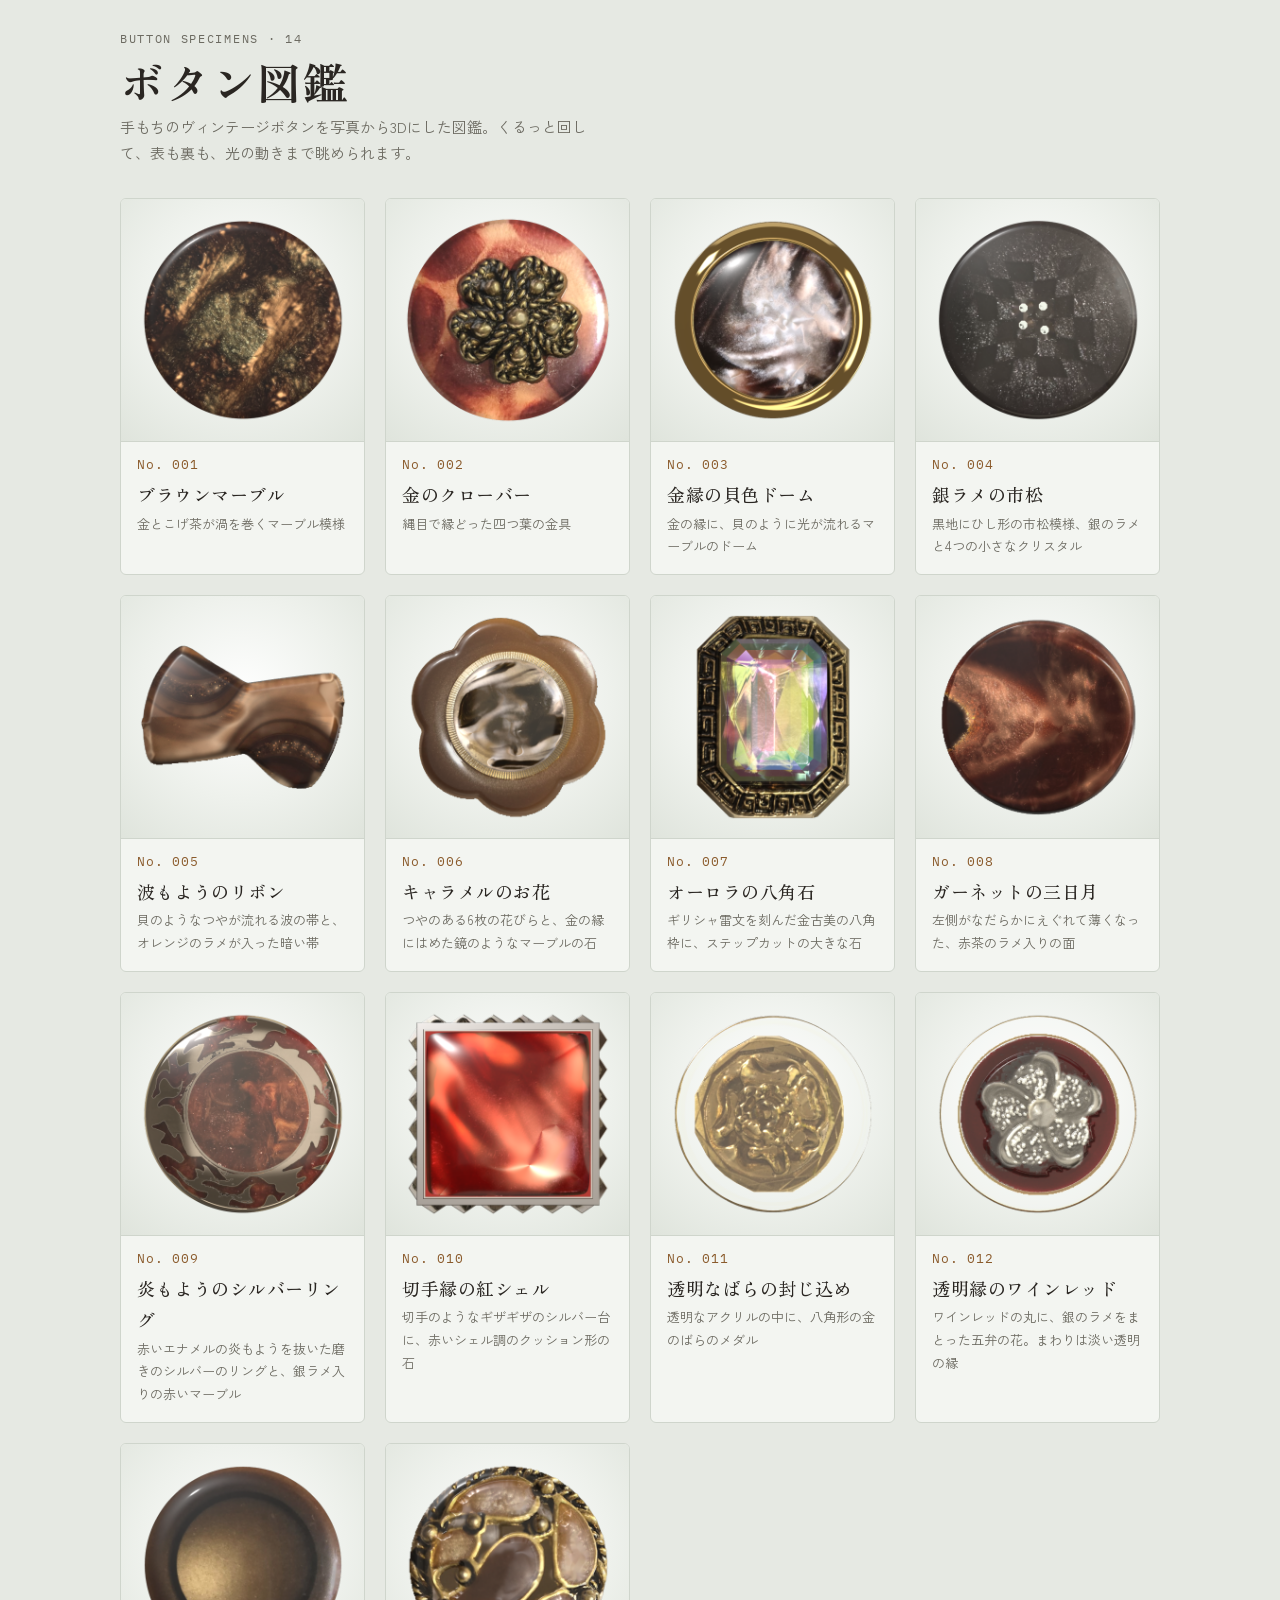
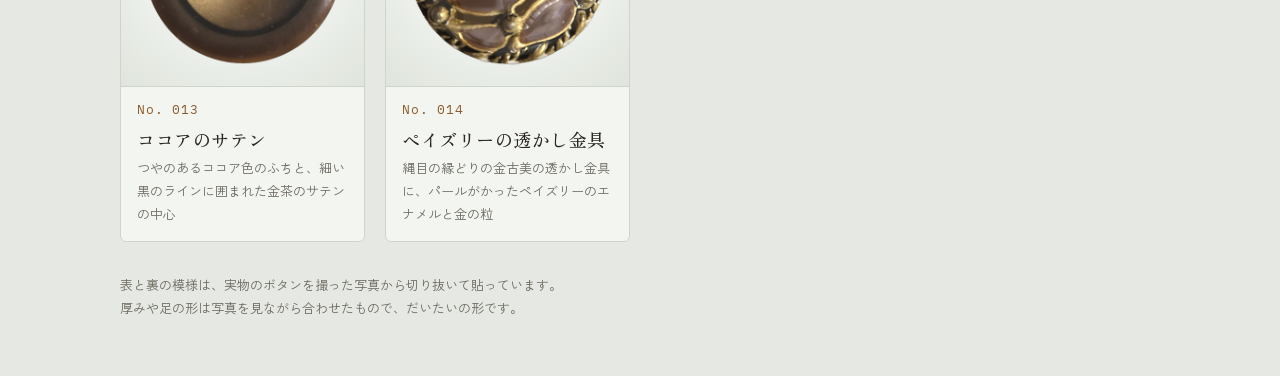
==== commit 9c084dbb: "No.014 ペイズリーの透かし金具を追加 Co-Authored-By: Claude Opus 5.5 <noreply@anthropic.com> Claude-Session: https:" ====
--- a/index.html
+++ b/index.html
@@ -19,12 +19,12 @@
 <link rel="preconnect" href="https://fonts.gstatic.com" crossorigin>
 <link rel="stylesheet" href="https://fonts.googleapis.com/css2?family=Zen+Old+Mincho:wght@500;700&family=Zen+Kaku+Gothic+New:wght@400;500&family=IBM+Plex+Mono:wght@400;500&display=swap">
 <link rel="stylesheet" href="assets/zukan.css?v=276419f9f5">
-<script type="application/ld+json">{"@context": "https://schema.org", "@type": "CollectionPage", "name": "ボタン図鑑", "description": "手もちのヴィンテージボタンを写真から3Dにした図鑑。くるっと回して、表も裏も、光の動きまで眺められます。", "url": "https://murasakiutau-create.github.io/Button_zukan/", "hasPart": [{"@type": "CreativeWork", "name": "No.001 ブラウンマーブル", "url": "https://murasakiutau-create.github.io/Button_zukan/buttons/001/"}, {"@type": "CreativeWork", "name": "No.002 金のクローバー", "url": "https://murasakiutau-create.github.io/Button_zukan/buttons/002/"}, {"@type": "CreativeWork", "name": "No.003 金縁の貝色ドーム", "url": "https://murasakiutau-create.github.io/Button_zukan/buttons/003/"}, {"@type": "CreativeWork", "name": "No.004 銀ラメの市松", "url": "https://murasakiutau-create.github.io/Button_zukan/buttons/004/"}, {"@type": "CreativeWork", "name": "No.005 波もようのリボン", "url": "https://murasakiutau-create.github.io/Button_zukan/buttons/005/"}, {"@type": "CreativeWork", "name": "No.006 キャラメルのお花", "url": "https://murasakiutau-create.github.io/Button_zukan/buttons/006/"}, {"@type": "CreativeWork", "name": "No.007 オーロラの八角石", "url": "https://murasakiutau-create.github.io/Button_zukan/buttons/007/"}, {"@type": "CreativeWork", "name": "No.008 ガーネットの三日月", "url": "https://murasakiutau-create.github.io/Button_zukan/buttons/008/"}, {"@type": "CreativeWork", "name": "No.009 炎もようのシルバーリング", "url": "https://murasakiutau-create.github.io/Button_zukan/buttons/009/"}, {"@type": "CreativeWork", "name": "No.010 切手縁の紅シェル", "url": "https://murasakiutau-create.github.io/Button_zukan/buttons/010/"}, {"@type": "CreativeWork", "name": "No.011 透明なばらの封じ込め", "url": "https://murasakiutau-create.github.io/Button_zukan/buttons/011/"}, {"@type": "CreativeWork", "name": "No.012 透明縁のワインレッド", "url": "https://murasakiutau-create.github.io/Button_zukan/buttons/012/"}, {"@type": "CreativeWork", "name": "No.013 ココアのサテン", "url": "https://murasakiutau-create.github.io/Button_zukan/buttons/013/"}]}</script>
+<script type="application/ld+json">{"@context": "https://schema.org", "@type": "CollectionPage", "name": "ボタン図鑑", "description": "手もちのヴィンテージボタンを写真から3Dにした図鑑。くるっと回して、表も裏も、光の動きまで眺められます。", "url": "https://murasakiutau-create.github.io/Button_zukan/", "hasPart": [{"@type": "CreativeWork", "name": "No.001 ブラウンマーブル", "url": "https://murasakiutau-create.github.io/Button_zukan/buttons/001/"}, {"@type": "CreativeWork", "name": "No.002 金のクローバー", "url": "https://murasakiutau-create.github.io/Button_zukan/buttons/002/"}, {"@type": "CreativeWork", "name": "No.003 金縁の貝色ドーム", "url": "https://murasakiutau-create.github.io/Button_zukan/buttons/003/"}, {"@type": "CreativeWork", "name": "No.004 銀ラメの市松", "url": "https://murasakiutau-create.github.io/Button_zukan/buttons/004/"}, {"@type": "CreativeWork", "name": "No.005 波もようのリボン", "url": "https://murasakiutau-create.github.io/Button_zukan/buttons/005/"}, {"@type": "CreativeWork", "name": "No.006 キャラメルのお花", "url": "https://murasakiutau-create.github.io/Button_zukan/buttons/006/"}, {"@type": "CreativeWork", "name": "No.007 オーロラの八角石", "url": "https://murasakiutau-create.github.io/Button_zukan/buttons/007/"}, {"@type": "CreativeWork", "name": "No.008 ガーネットの三日月", "url": "https://murasakiutau-create.github.io/Button_zukan/buttons/008/"}, {"@type": "CreativeWork", "name": "No.009 炎もようのシルバーリング", "url": "https://murasakiutau-create.github.io/Button_zukan/buttons/009/"}, {"@type": "CreativeWork", "name": "No.010 切手縁の紅シェル", "url": "https://murasakiutau-create.github.io/Button_zukan/buttons/010/"}, {"@type": "CreativeWork", "name": "No.011 透明なばらの封じ込め", "url": "https://murasakiutau-create.github.io/Button_zukan/buttons/011/"}, {"@type": "CreativeWork", "name": "No.012 透明縁のワインレッド", "url": "https://murasakiutau-create.github.io/Button_zukan/buttons/012/"}, {"@type": "CreativeWork", "name": "No.013 ココアのサテン", "url": "https://murasakiutau-create.github.io/Button_zukan/buttons/013/"}, {"@type": "CreativeWork", "name": "No.014 ペイズリーの透かし金具", "url": "https://murasakiutau-create.github.io/Button_zukan/buttons/014/"}]}</script>
 </head>
 <body>
 <div class="wrap">
   <header class="intro">
-    <div class="eyebrow">Button specimens · 13</div>
+    <div class="eyebrow">Button specimens · 14</div>
     <h1>ボタン図鑑</h1>
     <p class="lead">手もちのヴィンテージボタンを写真から3Dにした図鑑。くるっと回して、表も裏も、光の動きまで眺められます。</p>
   </header>
@@ -82,6 +82,10 @@
       <div class="well"><img src="buttons/013/thumb.png?v=b58bb5d40b" width="512" height="512" alt="ココアのサテンのボタン" loading="lazy"></div>
       <div class="cap"><span class="no">No. 013</span><span class="name">ココアのサテン</span><span class="sub">つやのあるココア色のふちと、細い黒のラインに囲まれた金茶のサテンの中心</span></div>
     </a></li>
+    <li><a class="card" href="buttons/014/">
+      <div class="well"><img src="buttons/014/thumb.png?v=6cccfce7d0" width="512" height="512" alt="ペイズリーの透かし金具のボタン" loading="lazy"></div>
+      <div class="cap"><span class="no">No. 014</span><span class="name">ペイズリーの透かし金具</span><span class="sub">縄目の縁どりの金古美の透かし金具に、パールがかったペイズリーのエナメルと金の粒</span></div>
+    </a></li>
   </ul>
   </main>
   <footer>表と裏の模様は、実物のボタンを撮った写真から切り抜いて貼っています。厚みや足の形は写真を見ながら合わせたもので、だいたいの形です。</footer>
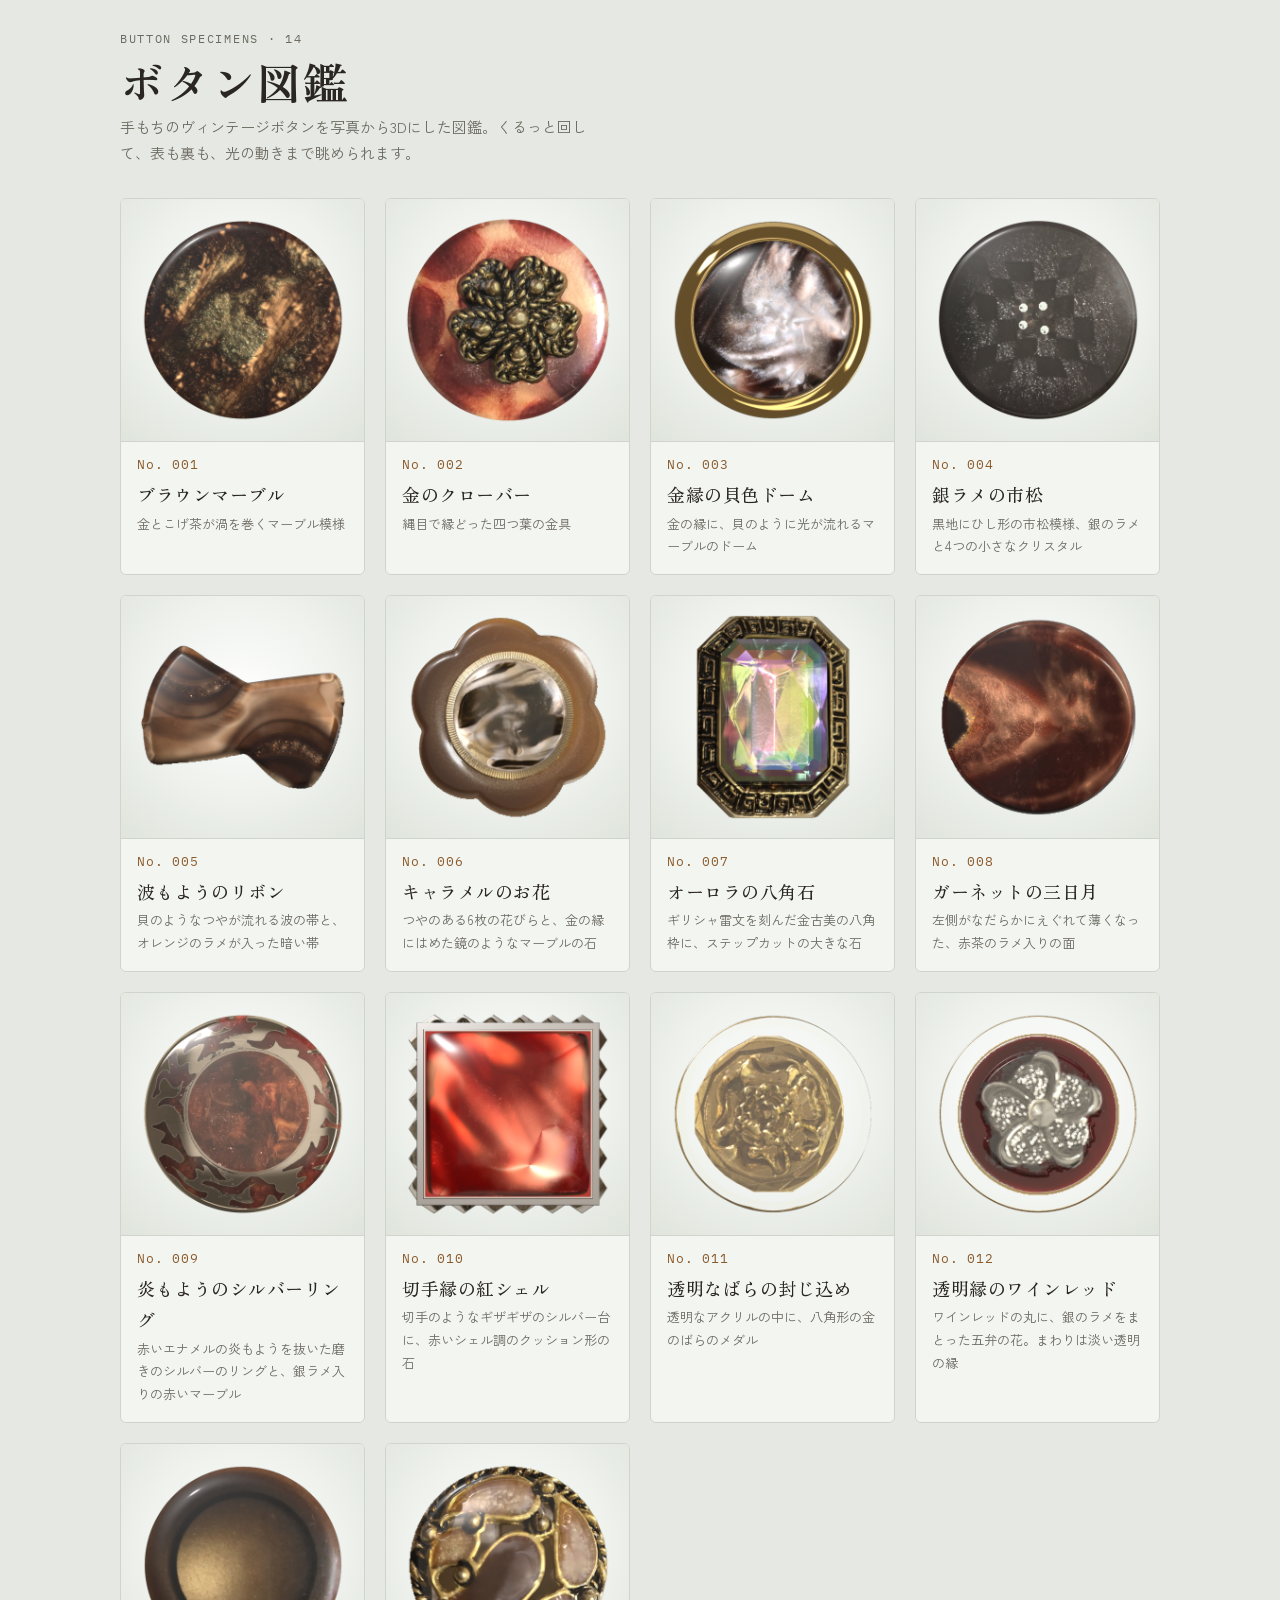
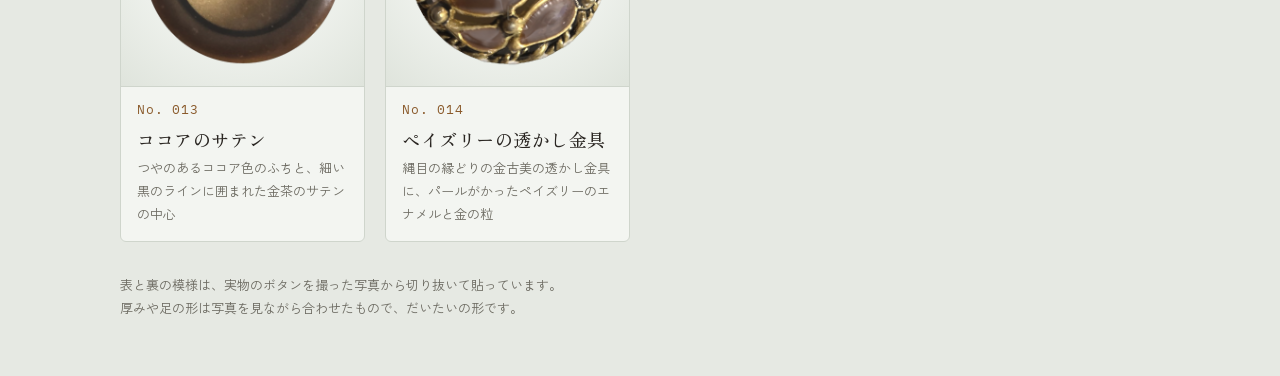
==== commit 2d11e4ed: "No.014 中央をふっくら盛り上げる Co-Authored-By: Claude Opus 5.5 <noreply@anthropic.com> Claude-Session: https://" ====
--- a/index.html
+++ b/index.html
@@ -83,7 +83,7 @@
       <div class="cap"><span class="no">No. 013</span><span class="name">ココアのサテン</span><span class="sub">つやのあるココア色のふちと、細い黒のラインに囲まれた金茶のサテンの中心</span></div>
     </a></li>
     <li><a class="card" href="buttons/014/">
-      <div class="well"><img src="buttons/014/thumb.png?v=6cccfce7d0" width="512" height="512" alt="ペイズリーの透かし金具のボタン" loading="lazy"></div>
+      <div class="well"><img src="buttons/014/thumb.png?v=49fa4b022b" width="512" height="512" alt="ペイズリーの透かし金具のボタン" loading="lazy"></div>
       <div class="cap"><span class="no">No. 014</span><span class="name">ペイズリーの透かし金具</span><span class="sub">縄目の縁どりの金古美の透かし金具に、パールがかったペイズリーのエナメルと金の粒</span></div>
     </a></li>
   </ul>
